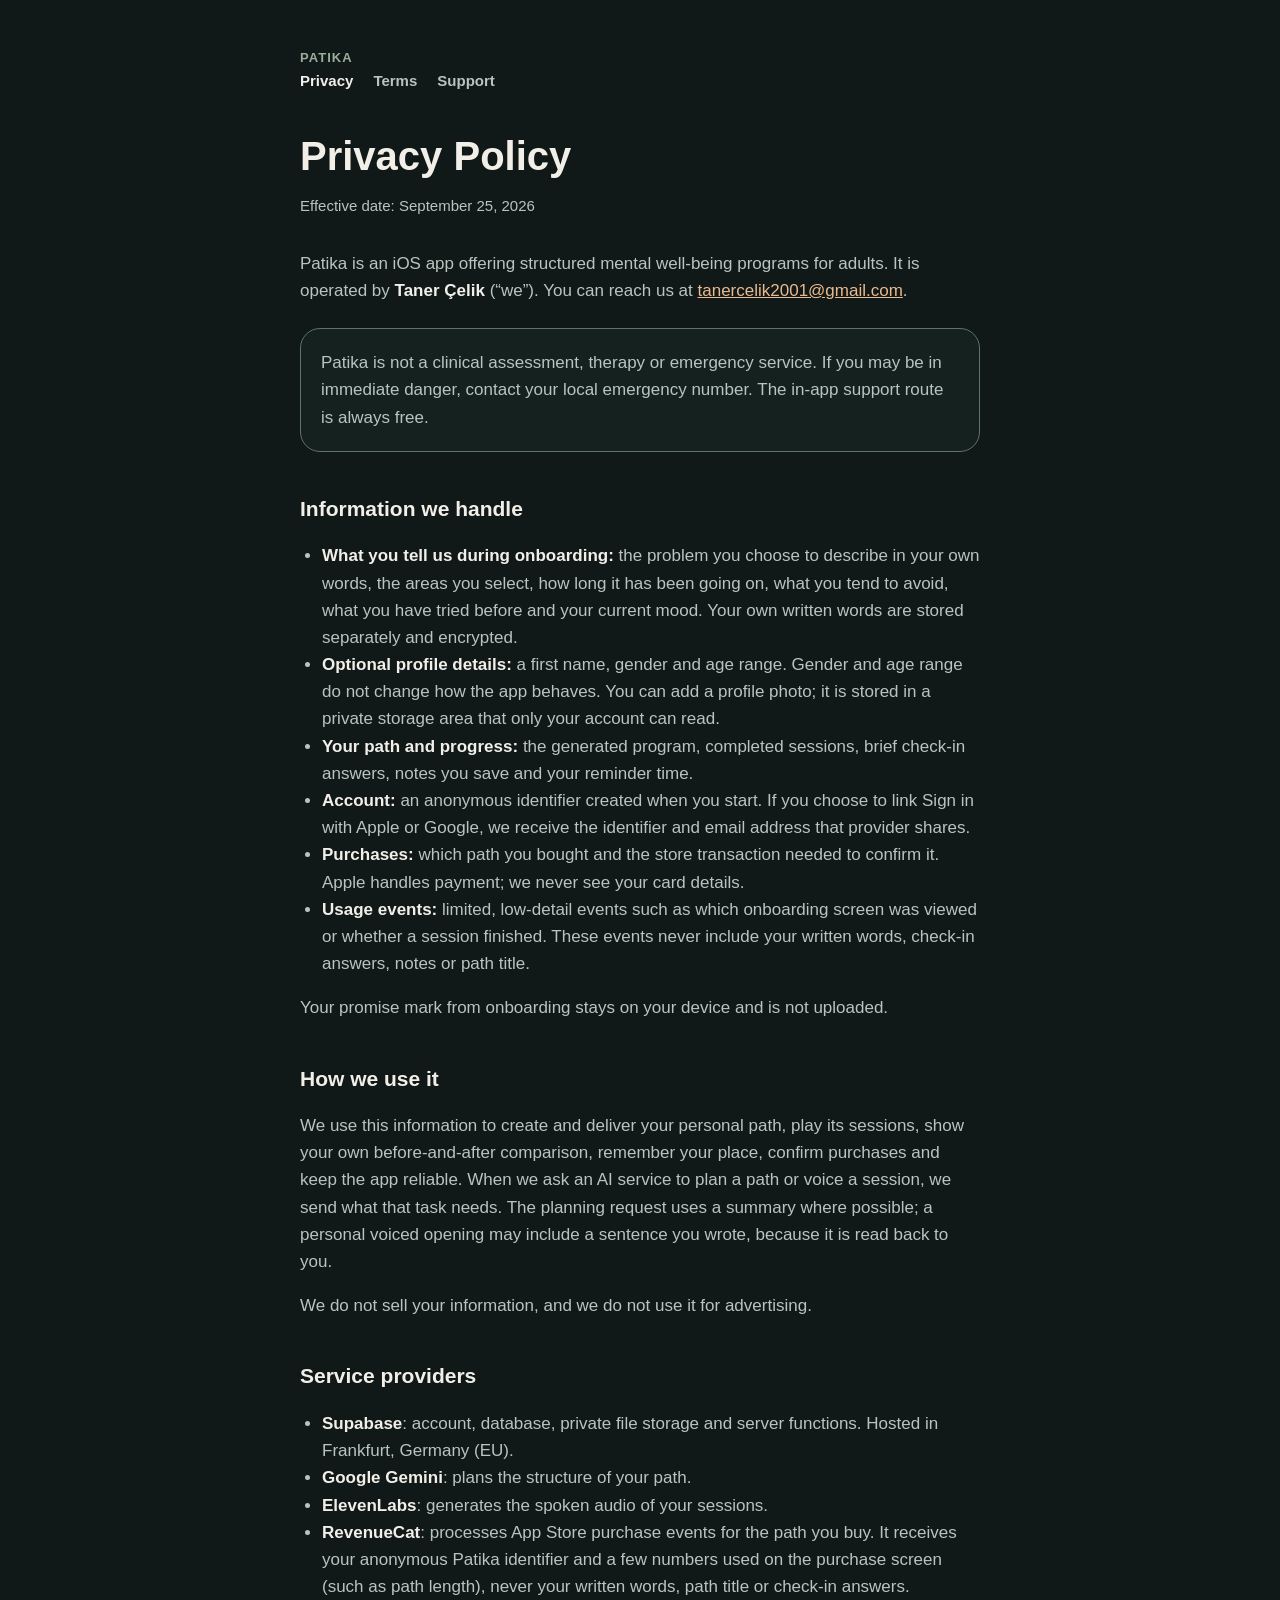
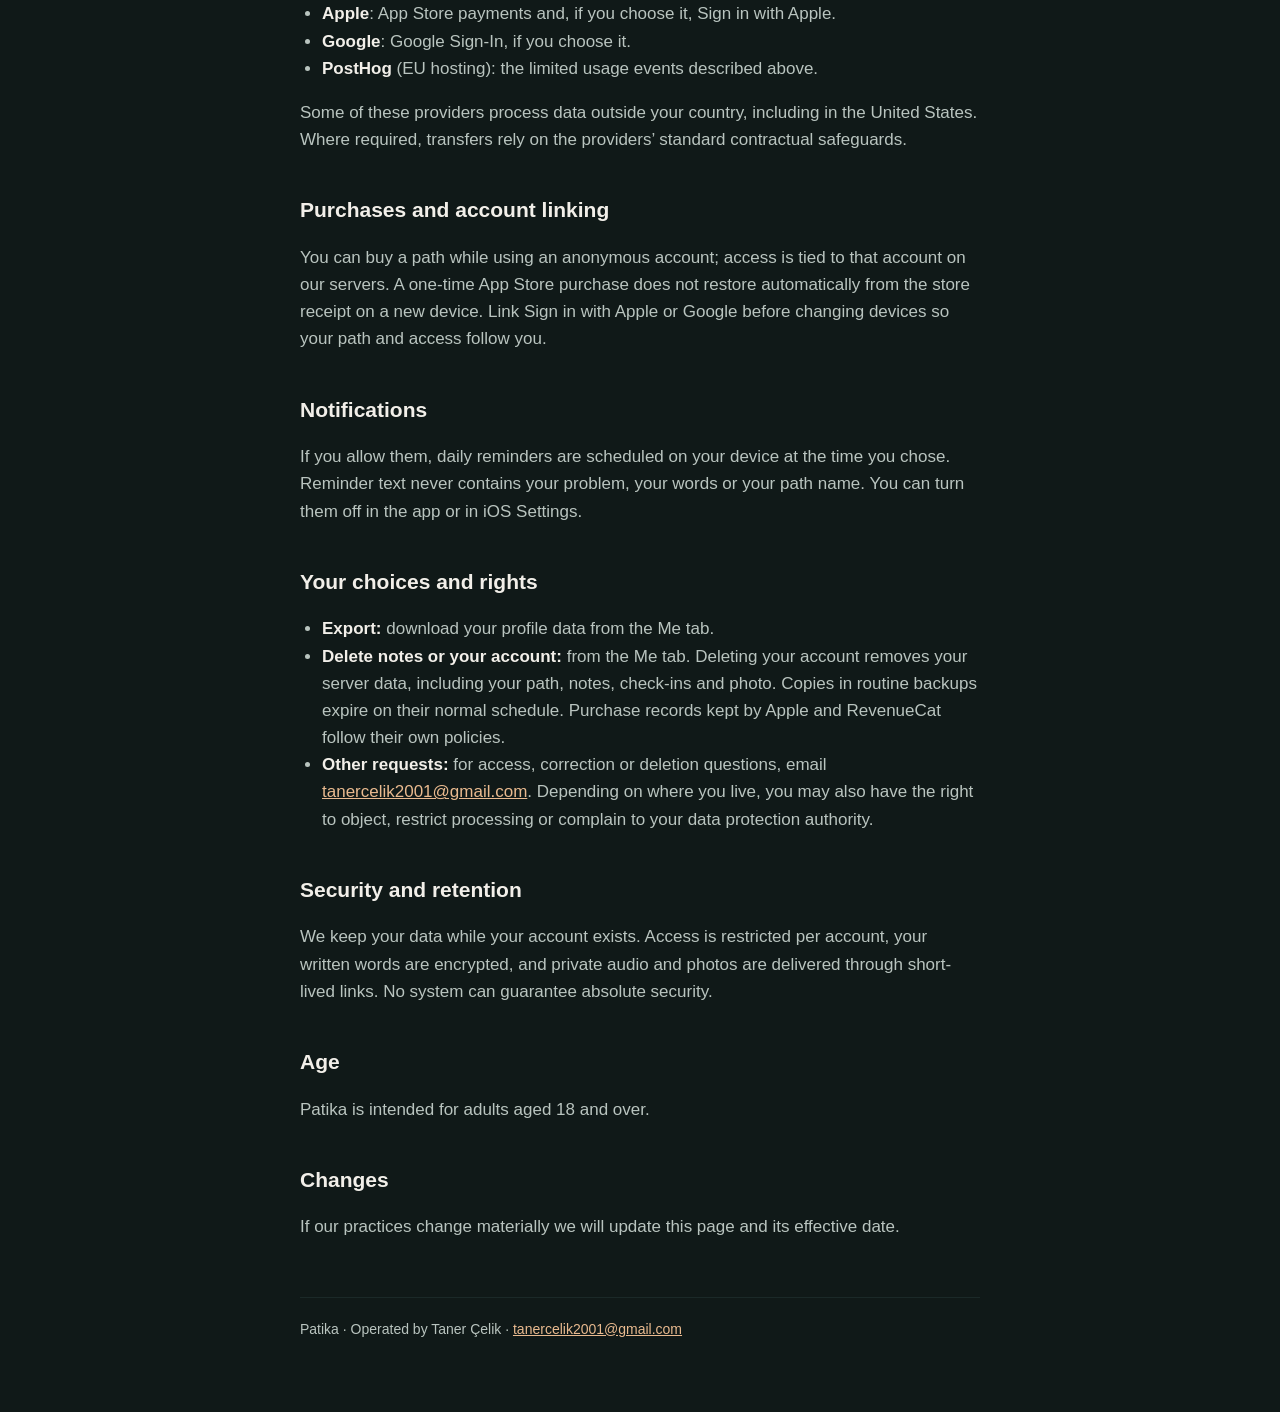
==== privacy/index.html @ eafa7a10 "Add Patika privacy, terms and support pages Co-Authored-By: Claude Opus 5.5 <noreply@anthropic.com>" ====
<!doctype html>
<html lang="en">
<head>
<meta charset="utf-8">
<meta name="viewport" content="width=device-width, initial-scale=1">
<title>Privacy Policy · Patika</title>
<meta name="description" content="How Patika handles your information.">
<link rel="stylesheet" href="../style.css">
</head>
<body>
<main>
<header>
  <div class="brand">Patika</div>
  <nav aria-label="Legal pages">
    <a href="../privacy/" aria-current="page">Privacy</a>
    <a href="../terms/">Terms</a>
    <a href="../support/">Support</a>
  </nav>
</header>

<h1>Privacy Policy</h1>
<p class="meta">Effective date: September 25, 2026</p>

<p>Patika is an iOS app offering structured mental well-being programs for adults. It is operated by <strong>Taner Çelik</strong> (“we”). You can reach us at <a href="mailto:tanercelik2001@gmail.com">tanercelik2001@gmail.com</a>.</p>

<div class="card"><p>Patika is not a clinical assessment, therapy or emergency service. If you may be in immediate danger, contact your local emergency number. The in-app support route is always free.</p></div>

<h2>Information we handle</h2>
<ul>
  <li><strong>What you tell us during onboarding:</strong> the problem you choose to describe in your own words, the areas you select, how long it has been going on, what you tend to avoid, what you have tried before and your current mood. Your own written words are stored separately and encrypted.</li>
  <li><strong>Optional profile details:</strong> a first name, gender and age range. Gender and age range do not change how the app behaves. You can add a profile photo; it is stored in a private storage area that only your account can read.</li>
  <li><strong>Your path and progress:</strong> the generated program, completed sessions, brief check-in answers, notes you save and your reminder time.</li>
  <li><strong>Account:</strong> an anonymous identifier created when you start. If you choose to link Sign in with Apple or Google, we receive the identifier and email address that provider shares.</li>
  <li><strong>Purchases:</strong> which path you bought and the store transaction needed to confirm it. Apple handles payment; we never see your card details.</li>
  <li><strong>Usage events:</strong> limited, low-detail events such as which onboarding screen was viewed or whether a session finished. These events never include your written words, check-in answers, notes or path title.</li>
</ul>
<p>Your promise mark from onboarding stays on your device and is not uploaded.</p>

<h2>How we use it</h2>
<p>We use this information to create and deliver your personal path, play its sessions, show your own before-and-after comparison, remember your place, confirm purchases and keep the app reliable. When we ask an AI service to plan a path or voice a session, we send what that task needs. The planning request uses a summary where possible; a personal voiced opening may include a sentence you wrote, because it is read back to you.</p>
<p>We do not sell your information, and we do not use it for advertising.</p>

<h2>Service providers</h2>
<ul>
  <li><strong>Supabase</strong>: account, database, private file storage and server functions. Hosted in Frankfurt, Germany (EU).</li>
  <li><strong>Google Gemini</strong>: plans the structure of your path.</li>
  <li><strong>ElevenLabs</strong>: generates the spoken audio of your sessions.</li>
  <li><strong>RevenueCat</strong>: processes App Store purchase events for the path you buy. It receives your anonymous Patika identifier and a few numbers used on the purchase screen (such as path length), never your written words, path title or check-in answers.</li>
  <li><strong>Apple</strong>: App Store payments and, if you choose it, Sign in with Apple.</li>
  <li><strong>Google</strong>: Google Sign-In, if you choose it.</li>
  <li><strong>PostHog</strong> (EU hosting): the limited usage events described above.</li>
</ul>
<p>Some of these providers process data outside your country, including in the United States. Where required, transfers rely on the providers’ standard contractual safeguards.</p>

<h2>Purchases and account linking</h2>
<p>You can buy a path while using an anonymous account; access is tied to that account on our servers. A one-time App Store purchase does not restore automatically from the store receipt on a new device. Link Sign in with Apple or Google before changing devices so your path and access follow you.</p>

<h2>Notifications</h2>
<p>If you allow them, daily reminders are scheduled on your device at the time you chose. Reminder text never contains your problem, your words or your path name. You can turn them off in the app or in iOS Settings.</p>

<h2>Your choices and rights</h2>
<ul>
  <li><strong>Export:</strong> download your profile data from the Me tab.</li>
  <li><strong>Delete notes or your account:</strong> from the Me tab. Deleting your account removes your server data, including your path, notes, check-ins and photo. Copies in routine backups expire on their normal schedule. Purchase records kept by Apple and RevenueCat follow their own policies.</li>
  <li><strong>Other requests:</strong> for access, correction or deletion questions, email <a href="mailto:tanercelik2001@gmail.com">tanercelik2001@gmail.com</a>. Depending on where you live, you may also have the right to object, restrict processing or complain to your data protection authority.</li>
</ul>

<h2>Security and retention</h2>
<p>We keep your data while your account exists. Access is restricted per account, your written words are encrypted, and private audio and photos are delivered through short-lived links. No system can guarantee absolute security.</p>

<h2>Age</h2>
<p>Patika is intended for adults aged 18 and over.</p>

<h2>Changes</h2>
<p>If our practices change materially we will update this page and its effective date.</p>

<footer>Patika · Operated by Taner Çelik · <a href="mailto:tanercelik2001@gmail.com">tanercelik2001@gmail.com</a></footer>
</main>
</body>
</html>
---- style.css ----
:root {
  --bg: #101918;
  --surface: #15211F;
  --border: #60716B;
  --text: #F2EFE9;
  --muted: #B9C4BF;
  --accent: #9BAE9B;
  --link: #E9BA8F;
}
* { box-sizing: border-box; }
html { -webkit-text-size-adjust: 100%; }
body {
  margin: 0;
  background: var(--bg);
  color: var(--text);
  font-family: ui-rounded, "SF Pro Rounded", -apple-system, BlinkMacSystemFont, "Segoe UI", Roboto, sans-serif;
  font-size: 17px;
  line-height: 1.6;
}
main { max-width: 720px; margin: 0 auto; padding: 48px 20px 72px; }
header nav { display: flex; flex-wrap: wrap; gap: 8px 20px; margin-bottom: 40px; }
header nav a { color: var(--muted); text-decoration: none; font-weight: 600; font-size: 15px; }
header nav a[aria-current="page"], header nav a:hover { color: var(--text); }
.brand { color: var(--accent); font-weight: 700; letter-spacing: 0.08em; text-transform: uppercase; font-size: 13px; }
h1 { font-size: clamp(30px, 6vw, 40px); line-height: 1.15; margin: 8px 0 8px; }
h2 { font-size: 21px; margin: 40px 0 8px; }
p, li { color: var(--muted); }
strong { color: var(--text); }
a { color: var(--link); }
ul { padding-left: 22px; }
.meta { color: var(--muted); font-size: 15px; margin-bottom: 32px; }
.card {
  background: var(--surface);
  border: 1px solid var(--border);
  border-radius: 20px;
  padding: 20px;
  margin: 24px 0;
}
.card p { margin: 0; }
footer { margin-top: 56px; color: var(--muted); font-size: 14px; border-top: 1px solid #1B2928; padding-top: 20px; }
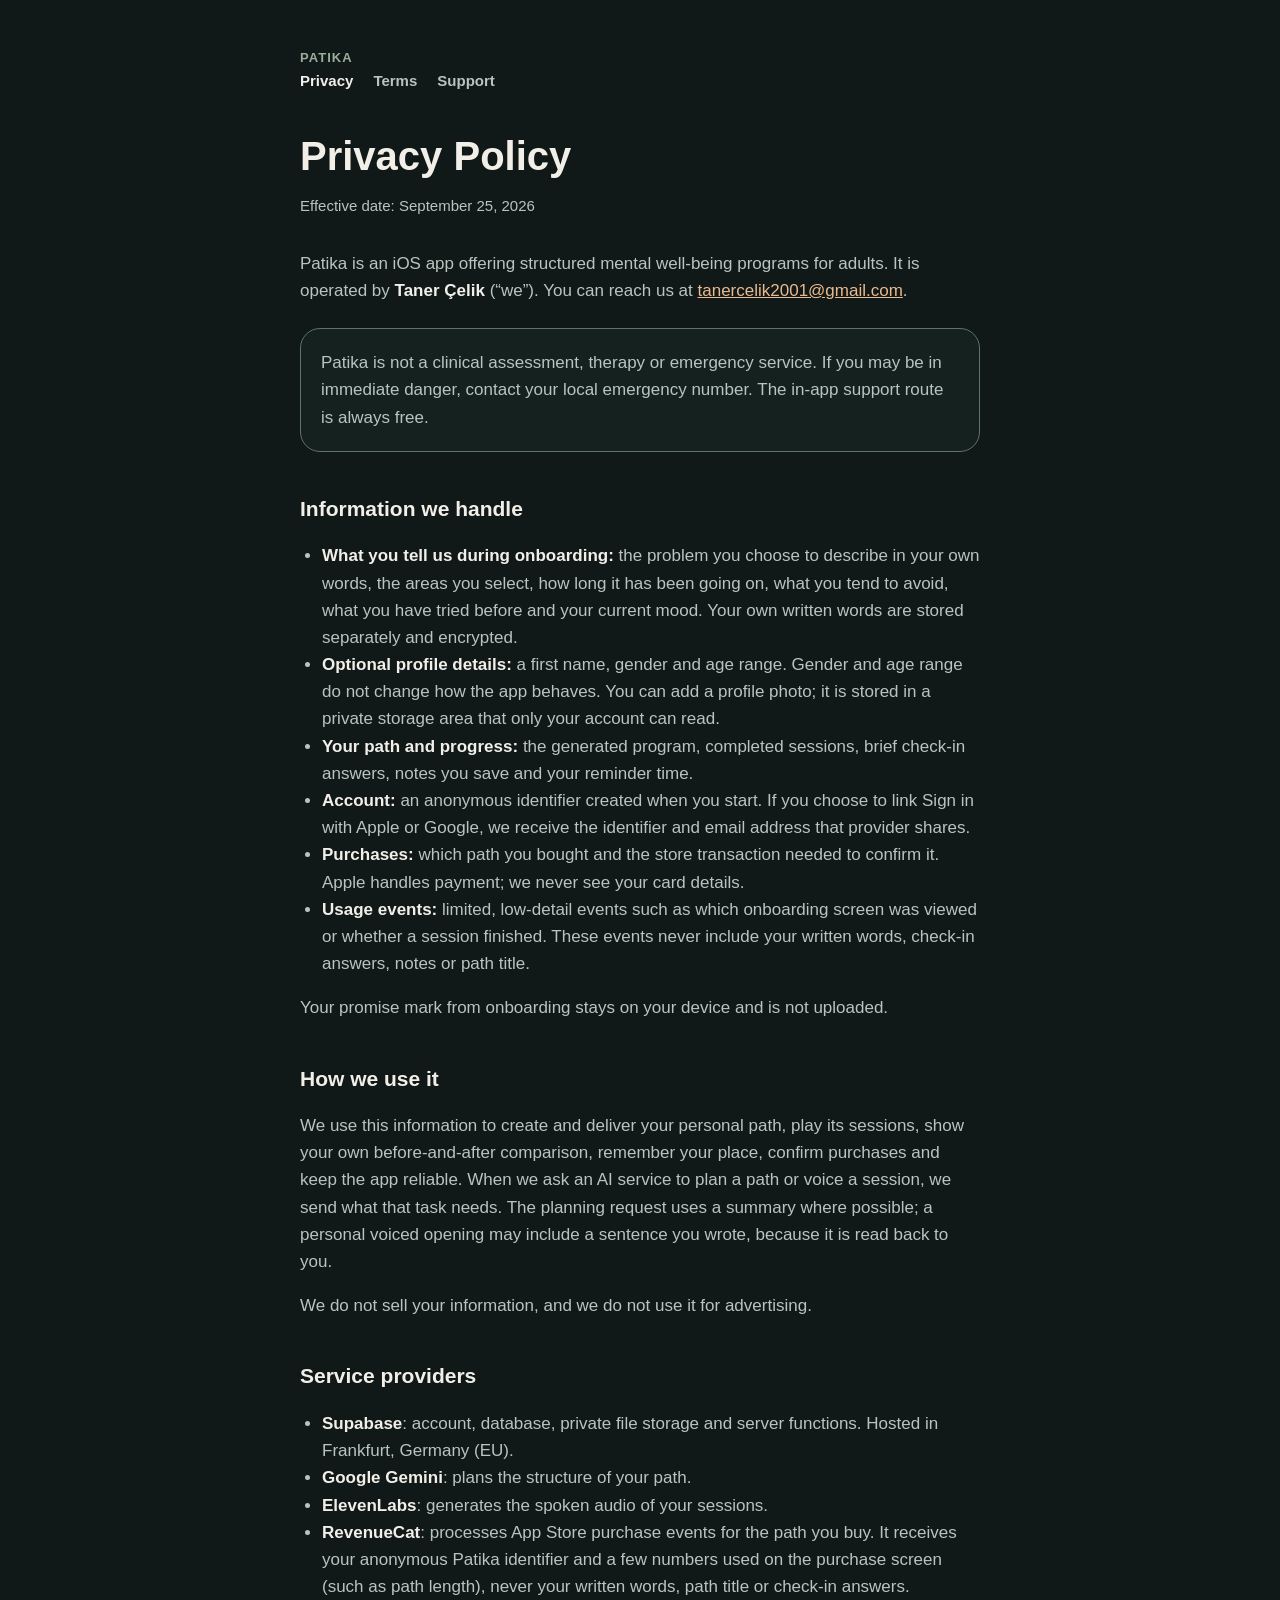
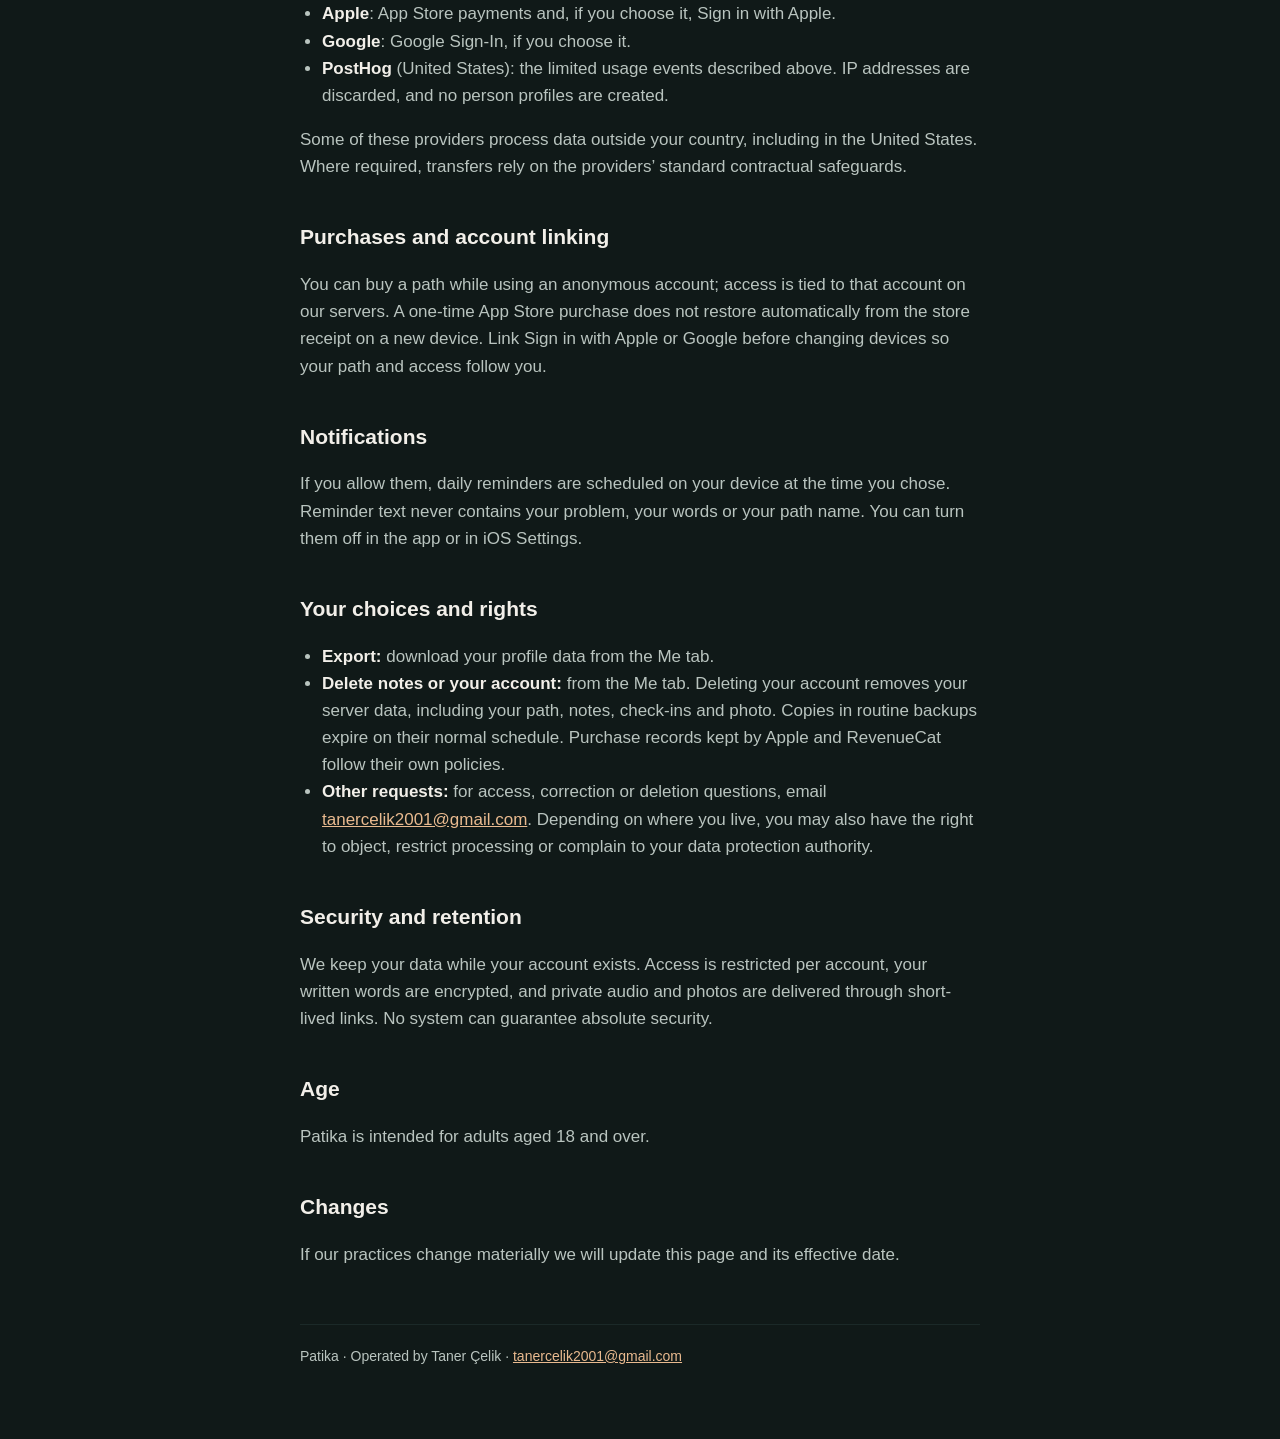
==== commit 5d83d96c: "Privacy: PostHog now hosted in the United States Co-Authored-By: Claude Opus 5.5 <noreply@anthropic." ====
--- a/privacy/index.html
+++ b/privacy/index.html
@@ -48,7 +48,7 @@
   <li><strong>RevenueCat</strong>: processes App Store purchase events for the path you buy. It receives your anonymous Patika identifier and a few numbers used on the purchase screen (such as path length), never your written words, path title or check-in answers.</li>
   <li><strong>Apple</strong>: App Store payments and, if you choose it, Sign in with Apple.</li>
   <li><strong>Google</strong>: Google Sign-In, if you choose it.</li>
-  <li><strong>PostHog</strong> (EU hosting): the limited usage events described above.</li>
+  <li><strong>PostHog</strong> (United States): the limited usage events described above. IP addresses are discarded, and no person profiles are created.</li>
 </ul>
 <p>Some of these providers process data outside your country, including in the United States. Where required, transfers rely on the providers’ standard contractual safeguards.</p>
 
